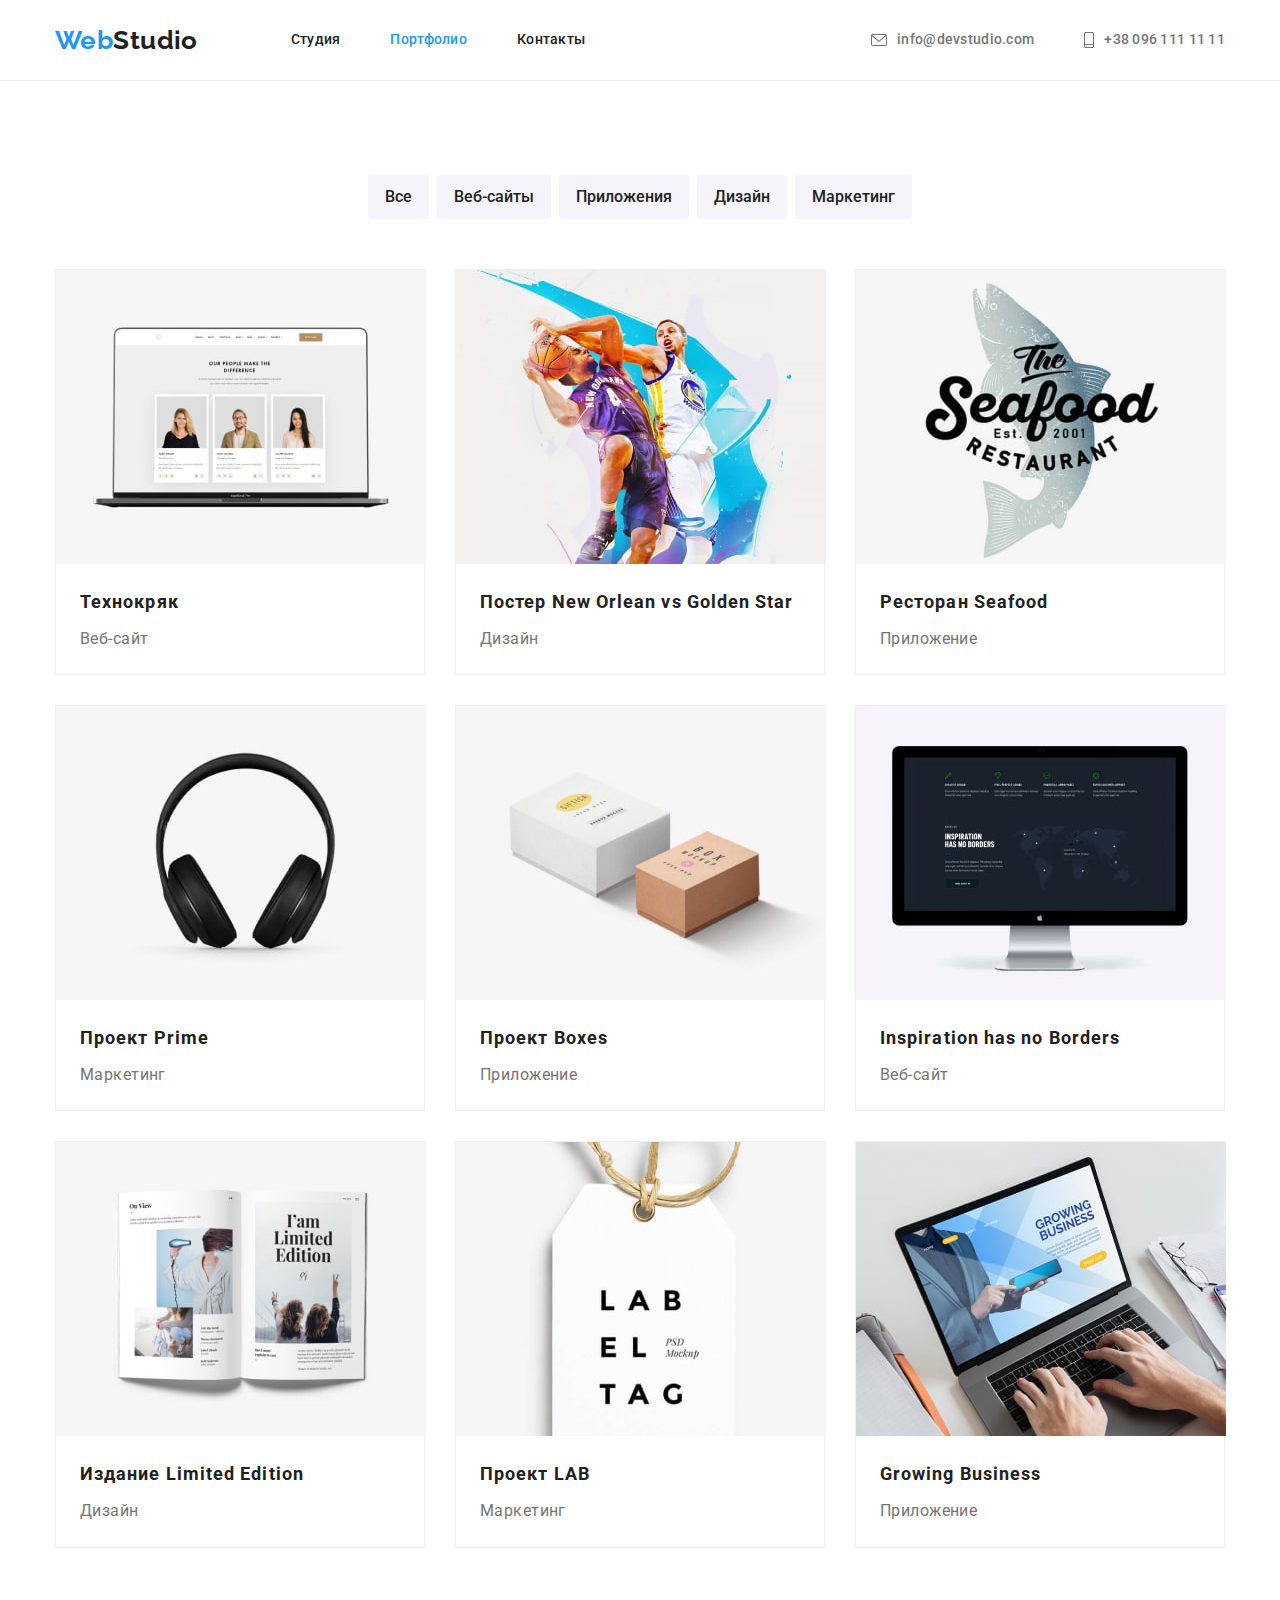
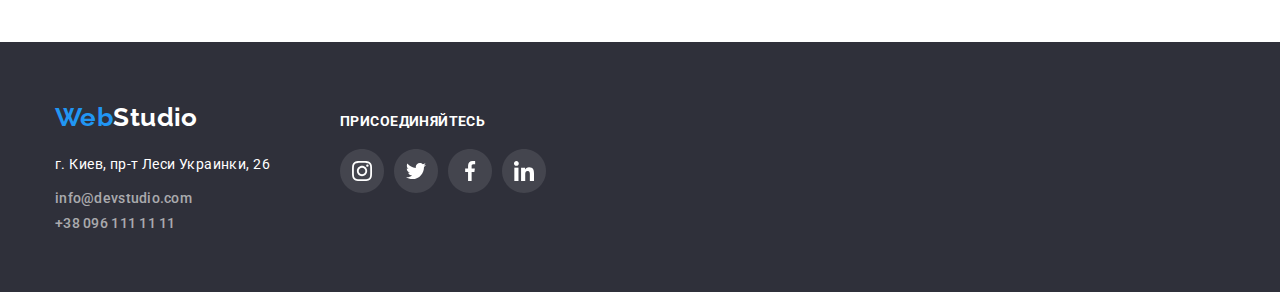
==== portfolio.html @ 1a9e1a5f "Add files via upload" ====
<!DOCTYPE html>
<html lang="Ru">
<head>
    <meta charset="UTF-8" />
    <meta name="viewport" content="width=device-width, initial-scale=1.0">
    <title>WebStudio</title>
    <link rel="stylesheet" href="https://cdnjs.cloudflare.com/ajax/libs/modern-normalize/1.0.0/modern-normalize.min.css"
        integrity="sha512-ISS7cAi1PEhQ8jnbJpJZMd29NlhNj4AWYyLOSp2CE/CsHxTCu+r+t0D2yoJudVrd0/8fTVPUVDzY5Tvli75u/g=="
        crossorigin="anonymous" />
    <link rel="preconnect" href="https://fonts.gstatic.com" />
    <link href="https://fonts.googleapis.com/css2?family=Raleway:wght@700&family=Roboto:wght@400;500;700;900&display=swap"
        rel="stylesheet" />
    <link rel="stylesheet" href="https://cdnjs.cloudflare.com/ajax/libs/modern-normalize/1.0.0/modern-normalize.min.css" />   
    <link rel="stylesheet" href="css/styles.css" />
    
</head>  

<body>
 <!--шапка сайта-->
<header class="header">
    <div class="countainer main-nav no-padding">
    <nav class="main-nav">
        <a lang="en" class="logo">
                Web<span class="logo-studio">Studio</span>
        </a>
        <ul class="site-nav">
        <li class="item">
            <a href="./index.html " class="link ">Студия</a>
        </li>
        <li class="item">
            <a href=" " class="link current">Портфолио</a>
        </li>
        <li class="item">
            <a href=" " class="link">Контакты</a>
        </li>
        </ul>
    </nav>
    <ul class="site-contacts">
        <li class="item ">
        <a class="contacts" href="mailto:info@devstudio.com">
            <svg class="icon-conv">
                <use href="./image/iconside.svg#sideenvelope"></use>
            </svg>
            info@devstudio.com
        </a>
        </li>
        <li class="item">
        <a class="contacts" href="tel:380961111111">
            <svg class="icon-mob">
                <use href="./image/iconside.svg#sidesmartphone"></use>
            </svg>
            +38 096 111 11 11
        </a>
        </li>
    </ul>
    </div>
</header>

<!--Основной раздел портфолио-->
<main>
    <section class="all-padding">
        <ul class="buttons-bar">
            <li class="item-button"><button type="button" class="buttons">Все</button></li>
            <li class="item-button"><button type="button" class="buttons">Веб-сайты</button></li>
            <li class="item-button"><button type="button" class="buttons">Приложения</button></li>
            <li class="item-button"><button type="button" class="buttons">Дизайн</button></li>
            <li class="item-button"><button type="button" class="buttons">Маркетинг</button></li>
        </ul> 
    <h1 class="visually-hidden"> портфолио</h1>
    <ul class="all-portfolio countainer  no-padding"> 
        <li class="portfolio-countainer">
            <a class="portfolio-bar" href=""> 
            <div class="product">
            <img src="./image/techno.jpg" alt="открытый ноутбук">
            <p class="product-meta">Технокряк это современная площадка распространения коронавируса. Компании используют эту платформу для цифрового
                шпионажа и атак на защищённые сервера конкурентов.
            </p>
            </div>
            <div class="info-portfolio">
            <h2 class="portfolio">Технокряк</h2> 
            <p class="filter">Веб-сайт</p>
            </div>
            </a>
        </li>
        <li class="portfolio-countainer">
            <a class="portfolio-bar" href=""> 
            <div class="product">
            <img src="./image/goldstar.jpg" alt="два баскетболиста" >
            <p class="product-meta">Технокряк это современная площадка распространения коронавируса. Компании используют эту
                платформу для цифрового
                шпионажа и атак на защищённые сервера конкурентов.
            </p>
            </div>
            <div class="info-portfolio">
            <h2 class="portfolio">Постер New Orlean vs Golden Star</h2> 
            <p class="filter">Дизайн</p>
            </div>
            </a>
        </li>
        <li class="portfolio-countainer">
            <a class="portfolio-bar" href="">
            <div class="product">
            <img src="./image/seafood.jpg" alt="рыба" >
            <p class="product-meta">Технокряк это современная площадка распространения коронавируса. Компании используют эту
                платформу для цифрового
                шпионажа и атак на защищённые сервера конкурентов.
            </p>
            </div>
            <div class="info-portfolio"> 
            <h2 class="portfolio">Ресторан Seafood</h2> 
            <p class="filter">Приложение</p>
            </div>
            </a>
        </li>
        <li class="portfolio-countainer">
            <a class="portfolio-bar" href="">
            <div class="product">
            <img src="./image/prime.jpg" alt="наушники">
            <p class="product-meta">Технокряк это современная площадка распространения коронавируса. Компании используют эту
                платформу для цифрового
                шпионажа и атак на защищённые сервера конкурентов.
            </p>
            </div>
            <div class="info-portfolio">
            <h2 class= "portfolio">Проект Prime</h2> 
            <p class="filter">Маркетинг</p>
            </div>
            </a>
        </li>
        <li class="portfolio-countainer">
            <a class="portfolio-bar" href="">
            <div class="product">
            <img src="./image/boxes.jpg" alt="две не большие коробки">
            <p class="product-meta">Технокряк это современная площадка распространения коронавируса. Компании используют эту
                платформу для цифрового
                шпионажа и атак на защищённые сервера конкурентов.
            </p>
            </div>
            <div class="info-portfolio">
            <h2 class="portfolio">Проект Boxes</h2> 
            <p class="filter">Приложение</p>
            </div>
            </a>
        </li>
        <li class="portfolio-countainer">
            <a class="portfolio-bar" href="">
            <div class="product">
            <img src="./image/borders.jpg" alt="монитор">
            <p class="product-meta">Технокряк это современная площадка распространения коронавируса. Компании используют эту
                платформу для цифрового
                шпионажа и атак на защищённые сервера конкурентов.
            </p>
            </div>
            <div class="info-portfolio">
            <h2 class="portfolio">Inspiration has no Borders</h2> 
            <p class="filter">Веб-сайт</p>
            </div>
            </a>
        </li>
        <li class="portfolio-countainer">
            <a class="portfolio-bar" href="">
             <div class="product">
            <img src="./image/limitedit.jpg"  alt="открытая книга" >
            <p class="product-meta">Технокряк это современная площадка распространения коронавируса. Компании используют эту
                платформу для цифрового
                шпионажа и атак на защищённые сервера конкурентов.
            </p>
            </div>
            <div class="info-portfolio">
            <h2 class="portfolio">Издание Limited Edition</h2> 
            <p class="filter">Дизайн</p>
            </div>
            </a>
        </li>
        <li class="portfolio-countainer">
            <a class="portfolio-bar" href="">
            <div class="product">
            <img src="./image/lab.jpg"  alt="бирка с логотипом" >
            <p class="product-meta">Технокряк это современная площадка распространения коронавируса. Компании используют эту
                платформу для цифрового
                шпионажа и атак на защищённые сервера конкурентов.
            </p>
            </div>
            <div class="info-portfolio">
            <h2 class="portfolio">Проект LAB</h2> 
            <p class="filter">Маркетинг</p>
            </div>
            </a>
        </li>
        <li class="portfolio-countainer">
            <a class="portfolio-bar" href="">
            <div class="product">
            <img src="./image/business.jpg" alt="мужчина печатает на ноутбуке">
            <p class="product-meta">Технокряк это современная площадка распространения коронавируса. Компании используют эту
                платформу для цифрового
                шпионажа и атак на защищённые сервера конкурентов.
            </p>
            </div>
            <div class="info-portfolio">
            <h2 class="portfolio">Growing Business</h2> 
            <p class="filter">Приложение</p>
            </div>
            </a>
        </li>
    </ul>
    </section>
</main>

<!--Контакты и местоположение студии-->
<footer>
    <div class="countainer footer-countainer">
        <div class="footer-block">
            <a lang="en" class="logo">
                Web<span class="logo-footer">Studio</span>
            </a>
            <address class="address-footer">
                <p class="location">г. Киев, пр-т Леси Украинки, 26</p>
            </address>
            <ul class="site-contacts site-contacts-footer">
                <li class="footer-locfoo">
                    <a class="contacts-footer" href="mailto:info@devstudio.com">
                        info@devstudio.com
                    </a>
                </li>
                <li class="footer-locfoo">
                    <a class="contacts-footer " href="tel:380961111111">
                        +38 096 111 11 11
                    </a>
                </li>
            </ul>
        </div>
        <div>
            <h3 class="footerzag">ПРИСОЕДИНЯЙТЕСЬ</h3>
            <ul class="icon-footer">
                <li class="iconmf"><a href="" class="itfi">
                        <svg class="iconfooter ">
                            <use href="./image/iconfooter.svg#ficoninstagram "></use>
                        </svg>
                    </a></li>
                <li class="iconmf"><a href="" class="itfi">
                        <svg class="iconfooter">
                            <use href="./image/iconfooter.svg#ficontwitter "></use>
                        </svg>
                    </a></li>
                <li class="iconmf"><a href="" class="itfi">
                        <svg class="iconfooter">
                            <use href="./image/iconfooter.svg#ficonfacebook "></use>
                        </svg>
                    </a></li>
                <li class="iconmf"><a href="" class="itfi">
                        <svg class="iconfooter">
                            <use href="./image/iconfooter.svg#ficonlinkedin "></use>
                        </svg>
                    </a></li>
            </ul>
        </div>
    </div>

</footer>
</body>

</html>
---- css/styles.css ----
:root {
  --primari-text-color: #212121;
  --primari-click-color: #2196f3;
  --secondary-color: #757575;
  --primari-white-color: #ffffff;
  --background-hefu-color: #2f303a;
  --batton-bg-color: #f5f4fa;
  --contacts-footer-color: rgba(255, 255, 255, 0.6);
  --border-color: #eeeeee;
  --icon-color: #afb1b8;
}

html {
  box-sizing: border-box;
}
*,
*::before,
*::after {
  box-sizing: inherit;
}

body {
  background-color: var(--primari-bg-color);
  color: var(--primari-text-color);
  font-family: Roboto, sans-serif;
  letter-spacing: 0.03em;
  font-size: 14px;
}

ul {
  padding: 0;
  margin: 0;
  list-style: none;
}

.visually-hidden {
  position: absolute;
  clip: rect(0 0 0 0);
  width: 1px;
  height: 1px;
  margin: -1px;
}

.countainer {
  margin-left: auto;
  margin-right: auto;
  width: 1200px;
  padding-left: 15px;
  padding-right: 15px;
}

.heroes .item {
  padding-bottom: 0;
  padding-left: 0;
  padding-right: 0;
}

.item2 {
  display: flex;
}
/*Логотип*/
.header {
  background: var(--primari-white-color);
  border-bottom: 1px solid #ececec;
}

.logo {
  color: var(--primari-click-color);

  font-family: Raleway, sans-serif;
  font-weight: 700;
  font-size: 26px;
  line-height: 1.19;
}

.logo-studio {
  color: var(--primari-text-color);
}

.site-nav {
  display: flex;
  margin-left: 93px;
}

.site-nav .item + .item {
  margin-left: 50px;
}

.site-nav,
.link,
.site-contacts,
.contacts {
  font-weight: 500;
  line-height: 1.14;
  letter-spacing: 0.02em;
}

.site-nav .link {
  display: block;
  padding-top: 32px;
  padding-bottom: 32px;

  color: var(--primari-text-color);
  text-decoration: none;
}

.site-contacts {
  display: flex;
  margin-left: auto;
  align-items: center;
}

.site-contacts .item + .item {
  margin-left: 50px;
}

.contacts {
  display: flex;
  align-items: center;
  padding-top: 32px;
  padding-bottom: 32px;
}

.main-nav {
  display: flex;
  align-items: center;
  padding-bottom: 0;
}

.site-contacts .contacts {
  color: var(--secondary-color);
  text-decoration: none;
}

.site-nav .link.current {
  color: var(--primari-click-color);
}

.site-nav .link:hover,
.site-nav .link:focus {
  color: var(--primari-click-color);
}

.site-contacts .contacts:hover,
.site-contacts .contacts:focus {
  color: var(--primari-click-color);
}

/*Основной раздел*/
/*герой*/

.all-padding {
  padding-top: 94px;
  padding-bottom: 94px;
}

.heroes {
  background: var(--background-hefu-color);

  padding-top: 200px;
  padding-bottom: 200px;
}

.hero {
  margin-top: 0px;
  margin-bottom: 30px;
  margin-left: auto;
  margin-right: auto;

  color: var(--primari-white-color);

  font-weight: 900;
  font-size: 44px;
  line-height: 1.36;
  letter-spacing: 0.06em;
}

.hero-title {
  text-align: center;
  width: 696px;
}

.main-part + .main-part {
  margin-left: 50px;
}

.description-list {
  display: flex;
}

.no-padding {
  padding-top: 0;
}

.title {
  margin-top: 30px;

  color: var(--primari-text-color);

  font-weight: 700;
  line-height: 1.14;
  letter-spacing: 0.03em;
  text-transform: uppercase;
}

.section-uppercase {
  padding-bottom: 94px;
}

.uppercase {
  text-align: center;
  color: var(--primari-text-color);
  margin-top: 0;
  margin-bottom: 50px;

  font-weight: 700;
  font-size: 36px;
  line-height: 1.2;
}

.doing {
  display: inline-block;
  font-size: 0;
}

.icon-conv {
  width: 16px;
  height: 12px;
  fill: currentColor;
  margin-right: 10px;
}
.icon-mob {
  width: 10px;
  height: 16px;
  fill: currentColor;
  margin-right: 10px;
}

.overlay {
  max-width: 1600px;
  height: 600px;
  margin-left: auto;
  margin-right: auto;
  background-image: linear-gradient(
      to right,
      rgba(47, 48, 58, 0.4),
      rgba(47, 48, 58, 0.4)
    ),
    url(../image/Решения.jpg);
}

/*Команда сайта*/
.svgimg4 {
  display: flex;
  justify-content: center;
  align-items: center;
  width: 270px;
  height: 120px;

  background-color: #f5f4fa;
}

.team {
  background: #f5f4fa;
}

.text {
  display: block;
  margin-top: 0;
  margin-bottom: 0;
  color: var(--secondary-color);
  width: 270px;

  font-weight: 400;
  line-height: 1.7;
}

.partners {
  display: inline-block;
  font-size: 0;

  background: var(--primari-white-color);

  box-shadow: 0px 1px 3px rgba(0, 0, 0, 0.12), 0px 1px 1px rgba(0, 0, 0, 0.14),
    0px 2px 1px rgba(0, 0, 0, 0.2);
  border-radius: 0px 0px 4px 4px;
}

.icon-partners {
  display: flex;
  align-items: center;
  justify-content: center;
}

.iconclient {
  display: flex;
  align-items: center;
}

.iconm {
  width: 44px;
  height: 44px;
}

.iconm + .iconm {
  margin-left: 10px;
}

.iconsocial {
  display: flex;
  align-items: center;
  justify-content: center;

  width: 100%;
  height: 100%;
  border-radius: 50%;
  fill: var(--icon-color);
  background-color: var(--primari-white-color);
}
.iconsocial:focus,
.iconsocial:hover {
  fill: var(--primari-white-color);
  background-color: var(--primari-click-color);
}

.social {
  width: 20px;
  height: 20px;
}

.features {
  width: 270px;
}

.main-parts + .main-parts {
  margin-left: 30px;
}

.name {
  color: var(--primari-text-color);
  margin-top: 0;
  margin-bottom: 10px;

  font-weight: 500;
  font-size: 16px;
  line-height: 1.2;
}

.photos {
  text-align: center;
}

.position,
.filter {
  color: var(--secondary-color);
  margin-top: 0;
  margin-bottom: 16px;

  font-weight: 400;
  font-size: 16px;
  line-height: 1.2;
}

.info-name {
  padding-top: 20px;
  padding-bottom: 20px;
  padding-left: 24px;
  padding-right: 24px;
  margin-top: 0;
  margin-left: 0;
}

.icom-client {
  width: 170px;
  height: 90px;
}

.companions {
  width: 170px;
  height: 90px;
}

.client {
  display: flex;
  align-items: center;

  color: var(--icon-color);
  fill: currentColor;

  width: 100%;
  height: 100%;
  border: 1px solid var(--icon-color);
}

.client:focus,
.client:hover {
  color: var(--primari-click-color);
  border-color: var(--primari-click-color);
}

/*Портфолио*/
.all-portfolio {
  display: flex;
  flex-wrap: wrap;
  flex-direction: main axis;
  text-align: start;
}

.portfolio-bar {
  display: inline-block;
  text-decoration: none;
}

.portfolio-bar:focus,
.portfolio-bar:hover {
  background: var(--primari-white-color);
  box-shadow: 0px 1px 1px rgba(0, 0, 0, 0.12), 0px 4px 4px rgba(0, 0, 0, 0.06),
    1px 4px 6px rgba(0, 0, 0, 0.16);
  opacity: 1;
}

.portfolio-countainer {
  font-size: 0;
  width: 370px;
  margin-bottom: 30px;
  margin-right: 30px;

  background: var(--primari-white-color);
  border: 0.1px solid var(--border-color);
}

.all-portfolio .portfolio-countainer:nth-last-child(-n + 3) {
  margin-bottom: 0;
}

.all-portfolio .portfolio-countainer:nth-child(3n) {
  margin-right: 0;
}

.portfolio {
  color: var(--primari-text-color);
  margin-top: 0;
  margin-bottom: 4px;
  margin-left: 0;

  font-weight: 700;
  font-size: 18px;
  line-height: 2;
  letter-spacing: 0.06em;
}
.position {
  line-height: 1.19;
}

.filter {
  margin-top: 0;
  margin-bottom: 0;
  margin-left: 0;

  line-height: 1.9;
}

.info-portfolio {
  width: 100%;
  padding-top: 20px;
  padding-bottom: 20px;
  padding-left: 24px;
  margin-top: 0;
  margin-left: 0;
}

.product {
  position: relative;
  display: flex;

  align-items: center;
  justify-content: center;
}

.product::before {
  display: inline-block;
  position: absolute;
  content: "";
  width: 100%;
  height: 100%;
  background-color: rgba(33, 150, 243, 0.9);

  opacity: 0;

  transition: 500ms opacity linear;
}
.portfolio-bar:focus .product::before,
.portfolio-bar:hover .product::before {
  opacity: 1;
}

.product-meta {
  opacity: 0;
  position: absolute;

  margin-top: 63px;
  margin-bottom: 63px;
  margin-right: 24px;
  margin-left: 24px;

  font-weight: 400;
  font-size: 18px;
  line-height: 1.6;

  letter-spacing: 0.03em;

  color: var(--primari-white-color);

  transition: 500ms opacity linear;
}
.portfolio-bar:focus .product .product-meta,
.portfolio-bar:hover .product .product-meta {
  opacity: 1;
}

.doing-secondary {
  position: relative;
  display: flex;
  text-align: center;
}

.doing-text {
  position: absolute;
  font-family: Roboto;
  font-weight: 700;
  font-size: 14px;
  line-height: 1.14;
  letter-spacing: 0.03em;
  margin: 0;
  bottom: 0;

  width: 100%;
  height: 70px;

  color: #ffffff;
  background-color: rgba(47, 48, 58, 0.8);
}

/*Подвал*/
footer {
  background: var(--background-hefu-color);
  padding-top: 60px;
  padding-bottom: 60px;
}

.contacts-footer {
  color: var(--contacts-footer-color);
  text-decoration: none;
}
.site-contacts-footer {
  flex-direction: column;
  align-items: flex-start;
}
.contacts-footer:hover,
.contacts-footer:focus {
  color: var(--primari-click-color);
}

.logo-footer {
  font-family: Raleway;
  font-weight: 700;
  font-size: 26px;
  line-height: 1.2;
}

.footer-locfoo + .footer-locfoo {
  margin-top: 9px;
}

.logo-footer {
  color: var(--primari-white-color);
}

.address-footer {
  margin-bottom: 9px;
  margin-top: 20px;
}

.location {
  color: var(--primari-white-color);
  font-style: normal;

  font-weight: 400;
  font-size: 14px;
  line-height: 1.7;
}

.footer-countainer {
  padding-bottom: 0;
  display: flex;
  align-items: baseline;
}

.iconfooter {
  width: 44px;
  height: 44px;
}

.footer-block {
  margin-right: 70px;
}

.footerzag {
  font-style: normal;
  font-weight: 700;
  font-size: 14px;
  line-height: 16px;
  letter-spacing: 0.03em;
  color: var(--primari-white-color);
  margin-top: 0px;
  margin-bottom: 20px;
}

.icon-footer {
  display: flex;
  align-items: center;
}

.iconmf + .iconmf {
  margin-left: 10px;
}

.itfi {
  color: rgba(255, 255, 255, 0.1);
  fill: currentColor;
}

.itfi:hover,
.itfi:focus {
  color: var(--primari-click-color);
}

/*Кнопки*/

button {
  padding: 0;
  border: none;
  font: inherit;
  color: inherit;
  background-color: transparent;
  cursor: pointer;
}

.hero-button {
  text-decoration: none;
  border: solid 1px transparent;
  border-radius: 4px;
  padding: 0.5em 1em;
  outline: none;
  display: inline-block;
  min-width: 200px;

  color: var(--primari-white-color);
  background: var(--primari-click-color);

  font-weight: 700;
  font-size: 16px;
  line-height: 1.9;
  letter-spacing: 0.06em;
}

.hero-button:hover,
.hero-button:focus {
  color: var(--primari-click-color);
  background: var(--primari-white-color);
}

.item-button {
  text-decoration: none;
  border: solid 1px transparent;
  border-radius: 4px;
  outline: none;

  background: var(--batton-bg-color);
  color: var(--primari-text-color);

  font-weight: 500;
  font-size: 16px;
  line-height: 1.6;

  text-align: center;
  letter-spacing: 0.03em;
}

.buttons:focus,
.item-button:hover {
  color: var(--batton-bg-color);
  background: var(--primari-click-color);

  box-shadow: 0px 3px 1px rgba(0, 0, 0, 0.1), 0px 1px 2px rgba(0, 0, 0, 0.08),
    0px 2px 2px rgba(0, 0, 0, 0.12);
}

.buttons-bar {
  display: flex;
  justify-content: center;

  margin-bottom: 50px;
}

.item-button + .item-button {
  margin-left: 8px;
}

.buttons {
  display: block;
  padding: 0.5em 1em;
}
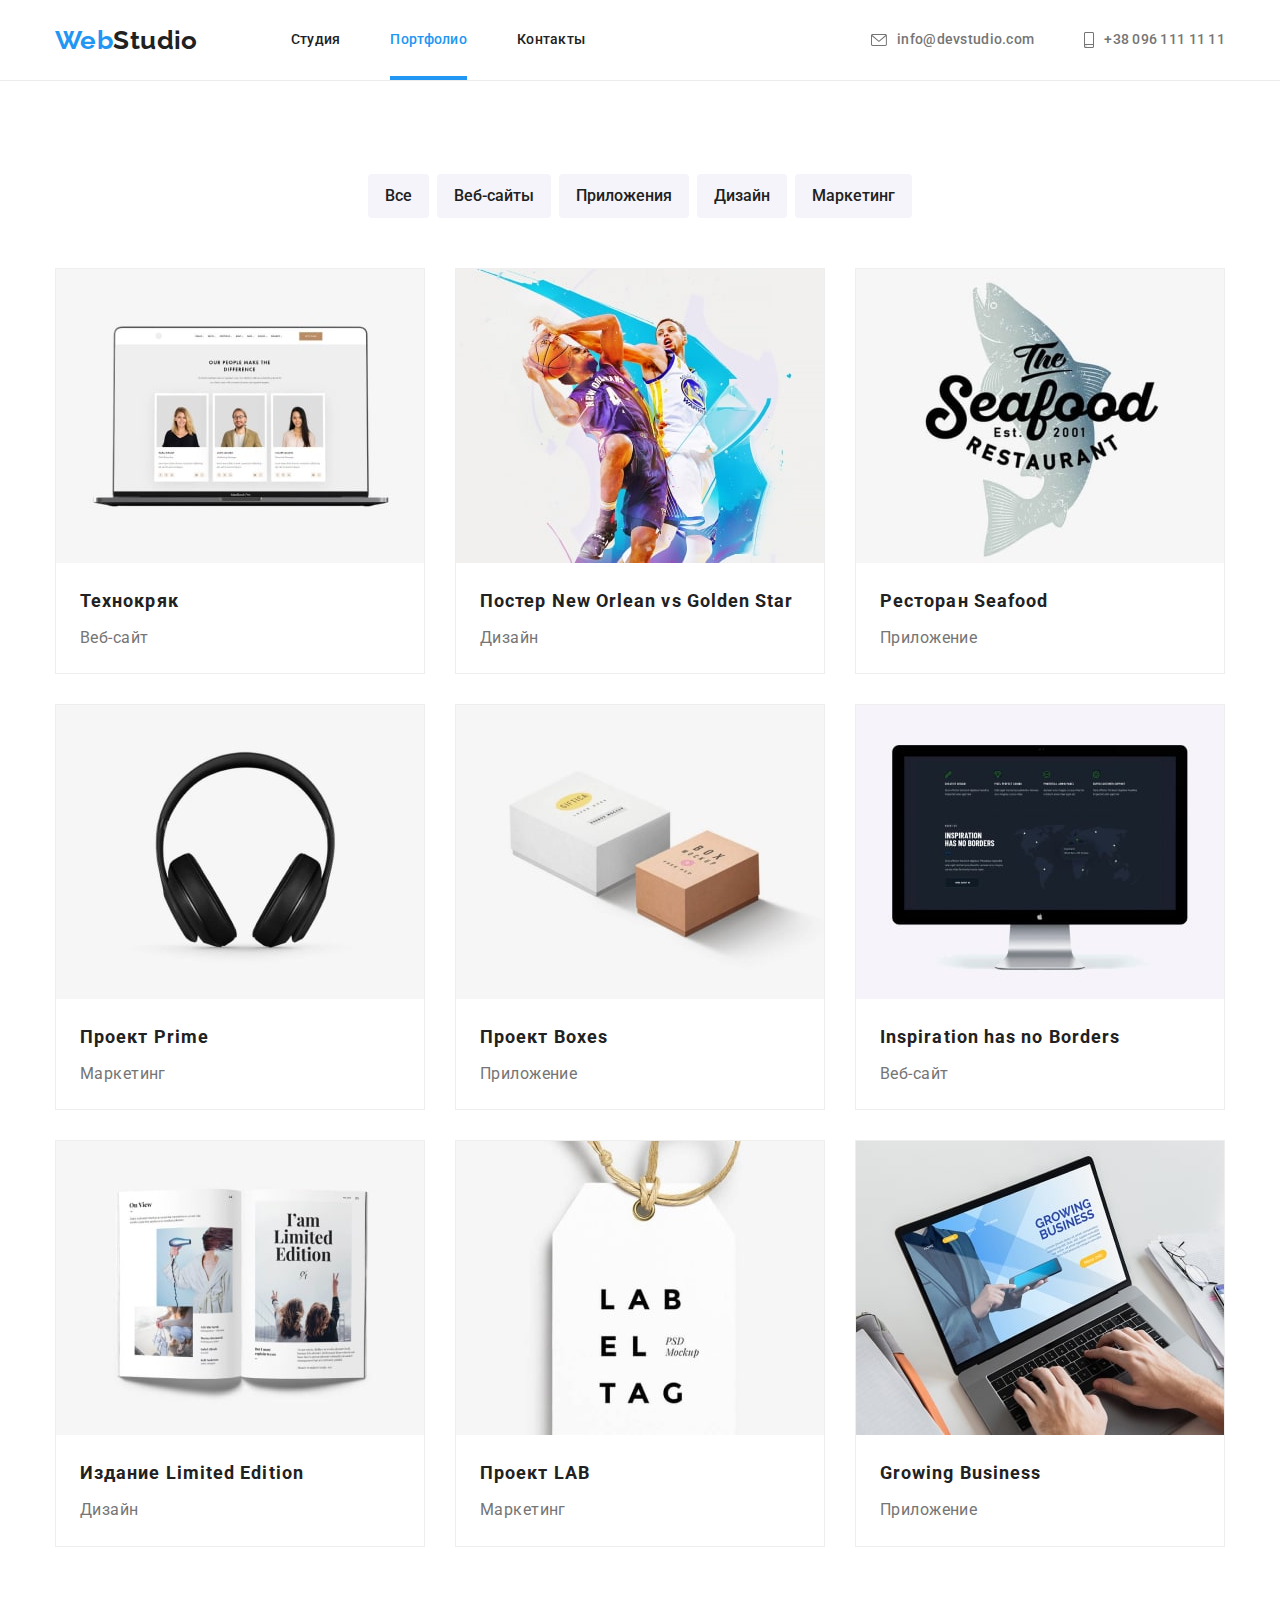
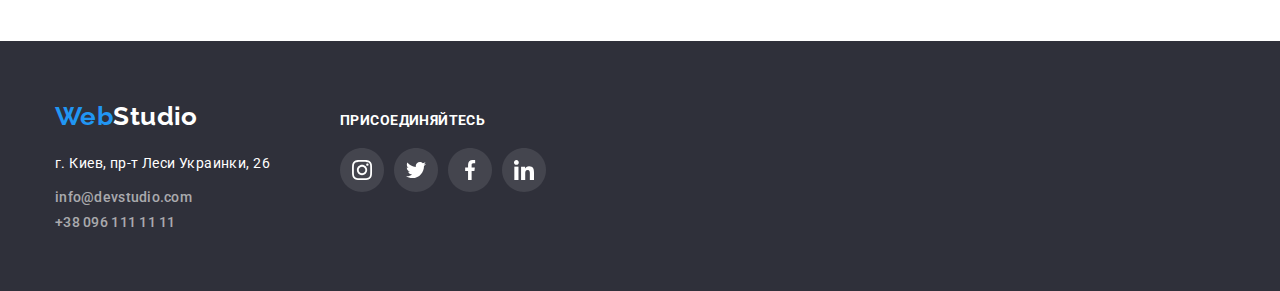
==== commit 6b3ce5bb: "Add files via upload" ====
--- a/portfolio.html
+++ b/portfolio.html
@@ -24,13 +24,13 @@
                 Web<span class="logo-studio">Studio</span>
         </a>
         <ul class="site-nav">
-        <li class="item">
+        <li class="item item-link">
             <a href="./index.html " class="link ">Студия</a>
         </li>
-        <li class="item">
+        <li class="item item-link">
             <a href=" " class="link current">Портфолио</a>
         </li>
-        <li class="item">
+        <li class="item item-link">
             <a href=" " class="link">Контакты</a>
         </li>
         </ul>
--- a/css/styles.css
+++ b/css/styles.css
@@ -25,6 +25,8 @@
   font-family: Roboto, sans-serif;
   letter-spacing: 0.03em;
   font-size: 14px;
+  margin: 0;
+  padding-top: 80px;
 }
 
 ul {
@@ -58,8 +60,15 @@
 .item2 {
   display: flex;
 }
+
 /*Логотип*/
 .header {
+  position: fixed;
+  z-index: 1;
+  width: 100%;
+  top: 0;
+  left: 0;
+  min-height: 80px;
   background: var(--primari-white-color);
   border-bottom: 1px solid #ececec;
 }
@@ -102,6 +111,8 @@
 
   color: var(--primari-text-color);
   text-decoration: none;
+
+  transition: color 250ms cubic-bezier(0.4, 0, 0.2, 1);
 }
 
 .site-contacts {
@@ -146,6 +157,31 @@
   color: var(--primari-click-color);
 }
 
+/*.item-link:hover .link::after {
+  opacity: 1;
+}*/
+
+.site-nav .link.current.link::after {
+  opacity: 1;
+}
+
+.item-link {
+  position: relative;
+}
+
+.link::after {
+  position: absolute;
+  display: flex;
+  content: "";
+  bottom: 0;
+  left: 0;
+  width: 100%;
+  height: 4px;
+  box-sizing: 4px;
+  background-color: var(--primari-click-color);
+  opacity: 0;
+  transition: opacity 250ms linear;
+}
 /*Основной раздел*/
 /*герой*/
 
@@ -316,6 +352,9 @@
   border-radius: 50%;
   fill: var(--icon-color);
   background-color: var(--primari-white-color);
+
+  transition: background-color 250ms cubic-bezier(0.4, 0, 0.2, 1),
+    fill 250ms cubic-bezier(0.4, 0, 0.2, 1);
 }
 .iconsocial:focus,
 .iconsocial:hover {
@@ -390,6 +429,9 @@
   width: 100%;
   height: 100%;
   border: 1px solid var(--icon-color);
+
+  transition: border-color 250ms cubic-bezier(0.4, 0, 0.2, 1),
+    color 250ms cubic-bezier(0.4, 0, 0.2, 1);
 }
 
 .client:focus,
@@ -427,6 +469,8 @@
 
   background: var(--primari-white-color);
   border: 0.1px solid var(--border-color);
+
+  overflow: hidden;
 }
 
 .all-portfolio .portfolio-countainer:nth-last-child(-n + 3) {
@@ -475,23 +519,33 @@
 
   align-items: center;
   justify-content: center;
+
+  transition-duration: 250ms;
+  transition-timing-function: cubic-bezier(0.4, 0, 0.2, 1);
+
+  overflow: hidden;
 }
 
 .product::before {
+  content: "";
   display: inline-block;
   position: absolute;
-  content: "";
   width: 100%;
   height: 100%;
   background-color: rgba(33, 150, 243, 0.9);
 
   opacity: 0;
 
-  transition: 500ms opacity linear;
-}
+  transition: opacity 250ms cubic-bezier(0.4, 0, 0.2, 1);
+
+  transform: translateY(100%);
+  transition: transform 250ms cubic-bezier(0.4, 0, 0.2, 1);
+}
+
 .portfolio-bar:focus .product::before,
 .portfolio-bar:hover .product::before {
   opacity: 1;
+  transform: translateY(0);
 }
 
 .product-meta {
@@ -511,17 +565,23 @@
 
   color: var(--primari-white-color);
 
-  transition: 500ms opacity linear;
-}
-.portfolio-bar:focus .product .product-meta,
-.portfolio-bar:hover .product .product-meta {
+  transition: opacity 250ms cubic-bezier(0.4, 0, 0.2, 1);
+
+  transform: translateY(135%);
+  transition: transform 250ms cubic-bezier(0.4, 0, 0.2, 1);
+}
+
+.portfolio-bar:focus .product-meta,
+.portfolio-bar:hover .product-meta {
   opacity: 1;
+  transform: translateY(0);
 }
 
 .doing-secondary {
   position: relative;
   display: flex;
   text-align: center;
+  margin: auto;
 }
 
 .doing-text {
@@ -533,12 +593,71 @@
   letter-spacing: 0.03em;
   margin: 0;
   bottom: 0;
+  padding-top: 27px;
 
   width: 100%;
   height: 70px;
 
   color: #ffffff;
   background-color: rgba(47, 48, 58, 0.8);
+}
+
+.backdrop {
+  position: fixed;
+  opacity: 1;
+  z-index: 2;
+  top: 0;
+  left: 0;
+  width: 100%;
+  height: 100%;
+  background-color: rgba(0, 0, 0, 0.2);
+  transition: opacity 250ms cubic-bezier(0.4, 0, 0.2, 1);
+}
+
+.backdrop.is-hidden {
+  opacity: 0;
+  pointer-events: none;
+}
+
+.backdrop.is-hidden .modal {
+  transform: translate(-50%, -50%) scale(1.2);
+}
+
+.modal {
+  position: absolute;
+  display: flex;
+  top: 50%;
+  left: 50%;
+  transform: translate(-50%, -50%) scale(0.9);
+  justify-content: flex-end;
+
+  min-width: 528px;
+  min-height: 581px;
+
+  background-color: #ffffff;
+  box-shadow: 0px 1px 3px rgba(0, 0, 0, 0.12), 0px 1px 1px rgba(0, 0, 0, 0.14),
+    0px 2px 1px rgba(0, 0, 0, 0.2);
+  border-radius: 4px;
+
+  transition: transform 250ms cubic-bezier(0.4, 0, 0.2, 1);
+}
+
+.closebutton {
+  width: 30px;
+  height: 30px;
+  margin: 0;
+  margin-top: 8px;
+  margin-right: 8px;
+
+  border-radius: 50%;
+  background: #ffffff;
+  border: 1px solid rgba(0, 0, 0, 0.1);
+}
+
+.close {
+  width: 11px;
+  height: 11px;
+  margin: 0;
 }
 
 /*Подвал*/
@@ -628,6 +747,8 @@
 .itfi {
   color: rgba(255, 255, 255, 0.1);
   fill: currentColor;
+
+  transition: color 250ms cubic-bezier(0.4, 0, 0.2, 1);
 }
 
 .itfi:hover,
@@ -662,6 +783,10 @@
   font-size: 16px;
   line-height: 1.9;
   letter-spacing: 0.06em;
+
+  transition-property: background-color;
+  transition-duration: 250ms;
+  transition-timing-function: cubic-bezier(0.4, 0, 0.2, 1);
 }
 
 .hero-button:hover,
@@ -685,6 +810,10 @@
 
   text-align: center;
   letter-spacing: 0.03em;
+
+  transition-property: background-color;
+  transition-duration: 250ms;
+  transition-timing-function: cubic-bezier(0.4, 0, 0.2, 1);
 }
 
 .buttons:focus,
@@ -701,6 +830,10 @@
   justify-content: center;
 
   margin-bottom: 50px;
+
+  transition-property: background-color;
+  transition-duration: 250ms;
+  transition-timing-function: cubic-bezier(0.4, 0, 0.2, 1);
 }
 
 .item-button + .item-button {
